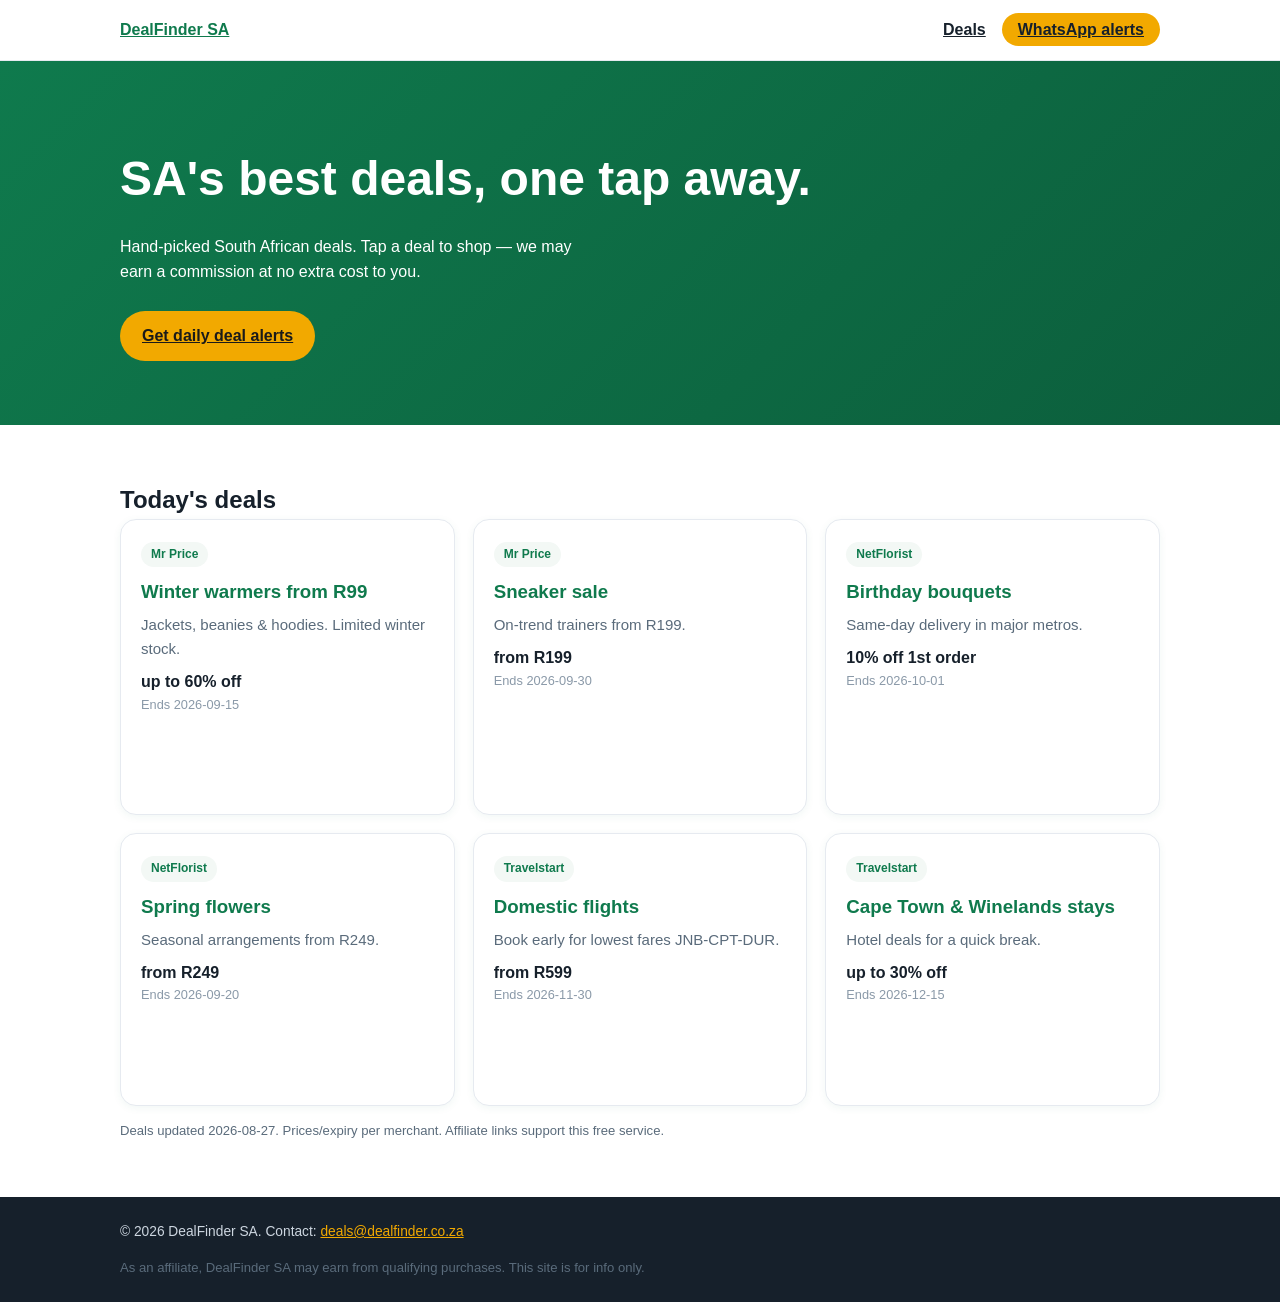
==== index.html @ 2b887f10 "DealFinder SA — free affiliate deal hub" ====
<!DOCTYPE html>
<html lang="en-ZA">
<head>
<meta charset="utf-8"><meta name="viewport" content="width=device-width,initial-scale=1">
<title>DealFinder SA — SA&#x27;s best deals, one tap away.</title>
<meta name="description" content="Curated South African deals from Mr Price, NetFlorist and Travelstart. Free affiliate deal hub.">
<meta property="og:title" content="DealFinder SA">
<meta property="og:description" content="SA&#x27;s best deals, one tap away.">
<link rel="canonical" href="https://thabs1234.github.io/dealfinder-sa/">
<link rel="stylesheet" href="assets/css/site.css">
</head>
<body>
<header class="site-header"><div class="wrap nav">
  <a class="brand" href="#top">DealFinder SA</a>
  <nav><a href="#deals">Deals</a><a class="cta" href="https://wa.me/27813124646">WhatsApp alerts</a></nav>
</div></header>
<main id="top">
  <section class="hero"><div class="wrap">
    <h1>SA&#x27;s best deals, one tap away.</h1>
    <p class="lede">Hand-picked South African deals. Tap a deal to shop — we may earn a commission at no extra cost to you.</p>
    <a class="btn" href="https://wa.me/27813124646">Get daily deal alerts</a>
  </div></section>
  <section id="deals" class="section"><div class="wrap">
    <h2>Today's deals</h2>
    <div class="grid">
        <article class="card">
          <span class="tag">Mr Price</span>
          <h3>Winter warmers from R99</h3>
          <p class="blurb">Jackets, beanies &amp; hoodies. Limited winter stock.</p>
          <p class="disc">up to 60% off</p>
          <p class="exp">Ends 2026-09-15</p>
          <a class="btn ghost" href="#" onclick="return false">Link pending (activate affiliate ID)</a>
        </article>
        <article class="card">
          <span class="tag">Mr Price</span>
          <h3>Sneaker sale</h3>
          <p class="blurb">On-trend trainers from R199.</p>
          <p class="disc">from R199</p>
          <p class="exp">Ends 2026-09-30</p>
          <a class="btn ghost" href="#" onclick="return false">Link pending (activate affiliate ID)</a>
        </article>
        <article class="card">
          <span class="tag">NetFlorist</span>
          <h3>Birthday bouquets</h3>
          <p class="blurb">Same-day delivery in major metros.</p>
          <p class="disc">10% off 1st order</p>
          <p class="exp">Ends 2026-10-01</p>
          <a class="btn ghost" href="#" onclick="return false">Link pending (activate affiliate ID)</a>
        </article>
        <article class="card">
          <span class="tag">NetFlorist</span>
          <h3>Spring flowers</h3>
          <p class="blurb">Seasonal arrangements from R249.</p>
          <p class="disc">from R249</p>
          <p class="exp">Ends 2026-09-20</p>
          <a class="btn ghost" href="#" onclick="return false">Link pending (activate affiliate ID)</a>
        </article>
        <article class="card">
          <span class="tag">Travelstart</span>
          <h3>Domestic flights</h3>
          <p class="blurb">Book early for lowest fares JNB-CPT-DUR.</p>
          <p class="disc">from R599</p>
          <p class="exp">Ends 2026-11-30</p>
          <a class="btn ghost" href="#" onclick="return false">Link pending (activate affiliate ID)</a>
        </article>
        <article class="card">
          <span class="tag">Travelstart</span>
          <h3>Cape Town &amp; Winelands stays</h3>
          <p class="blurb">Hotel deals for a quick break.</p>
          <p class="disc">up to 30% off</p>
          <p class="exp">Ends 2026-12-15</p>
          <a class="btn ghost" href="#" onclick="return false">Link pending (activate affiliate ID)</a>
        </article></div>
    <p class="fine">Deals updated 2026-08-27. Prices/expiry per merchant. Affiliate links support this free service.</p>
  </div></section>
</main>
<footer class="site-footer"><div class="wrap">
  <p>&copy; 2026 DealFinder SA. Contact: <a href="mailto:deals@dealfinder.co.za">deals@dealfinder.co.za</a></p>
  <p class="fine">As an affiliate, DealFinder SA may earn from qualifying purchases. This site is for info only.</p>
</div></footer>
</body></html>
---- assets/css/site.css ----
:root{--c-primary:#0f7a4d;--c-accent:#f2a900;--c-ink:#16202b;--c-bg:#fff;--c-bg-alt:#f3f8f5;--radius:16px;--maxw:1080px;--font:-apple-system,BlinkMacSystemFont,"Segoe UI",Roboto,Arial,sans-serif}
*{box-sizing:border-box;margin:0;padding:0}body{font-family:var(--font);color:var(--c-ink);line-height:1.6;background:var(--c-bg)}
.wrap{max-width:var(--maxw);margin:0 auto;padding:0 20px}.section{padding:56px 0}.fine{font-size:.82rem;color:#5a6b7b;margin-top:14px}
.site-header{position:sticky;top:0;z-index:20;background:rgba(255,255,255,.9);backdrop-filter:blur(8px);border-bottom:1px solid #e6eaf0}
.nav{display:flex;align-items:center;justify-content:space-between;height:60px}.brand{font-weight:800;color:var(--c-primary)}
.nav nav a{margin-left:16px;font-weight:600;color:var(--c-ink)}.cta{background:var(--c-accent);color:#1a1a1a;padding:8px 16px;border-radius:980px}
.hero{background:linear-gradient(135deg,var(--c-primary),#0c5e3c);color:#fff;padding:80px 0 64px}.hero h1{font-size:clamp(1.8rem,4vw,3rem)}
.lede{margin:16px 0 26px;max-width:54ch}.btn{display:inline-block;background:var(--c-accent);color:#1a1a1a;font-weight:700;padding:12px 22px;border-radius:980px}
.btn:hover{transform:translateY(-2px)}.btn.ghost{background:transparent;color:#fff;border:2px solid rgba(255,255,255,.6)}
.grid{display:grid;gap:18px;grid-template-columns:repeat(auto-fit,minmax(260px,1fr))}
.card{background:#fff;border:1px solid #e6eaf0;border-radius:var(--radius);padding:20px;box-shadow:0 2px 8px rgba(15,122,77,.06)}
.tag{display:inline-block;background:var(--c-bg-alt);color:var(--c-primary);font-size:.75rem;font-weight:700;padding:3px 10px;border-radius:980px}
.card h3{margin:10px 0 6px;color:var(--c-primary)}.blurb{color:#5a6b7b;font-size:.94rem}.disc{font-weight:700;color:var(--c-ink);margin-top:8px}.exp{font-size:.8rem;color:#8a99a8}
.site-footer{background:var(--c-ink);color:#cdd6e0;padding:24px 0;font-size:.86rem}.site-footer a{color:var(--c-accent)}
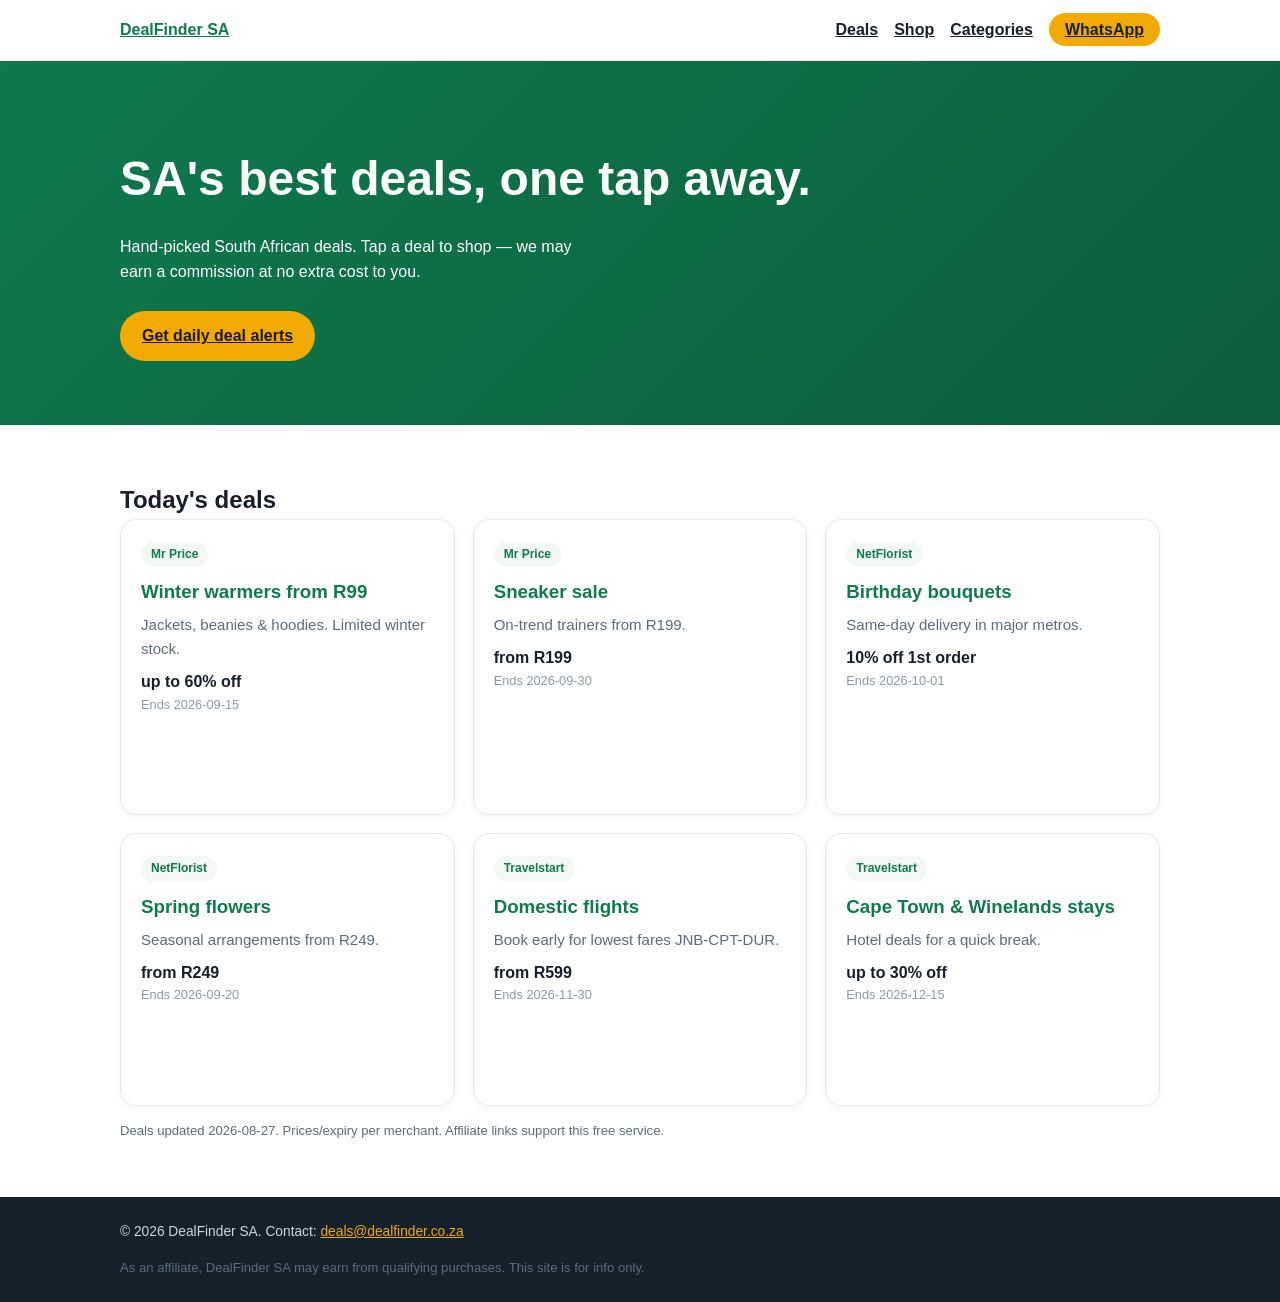
==== commit 0925b533: "add Verified Shop + FB draft generator" ====
--- a/index.html
+++ b/index.html
@@ -12,7 +12,7 @@
 <body>
 <header class="site-header"><div class="wrap nav">
   <a class="brand" href="#top">DealFinder SA</a>
-  <nav><a href="#deals">Deals</a><a class="cta" href="https://wa.me/27813124646">WhatsApp alerts</a></nav>
+  <nav><a href="#deals">Deals</a><a href="shop.html">Shop</a><a href="categories.html">Categories</a><a class="cta" href="https://wa.me/27813124646">WhatsApp</a></nav>
 </div></header>
 <main id="top">
   <section class="hero"><div class="wrap">
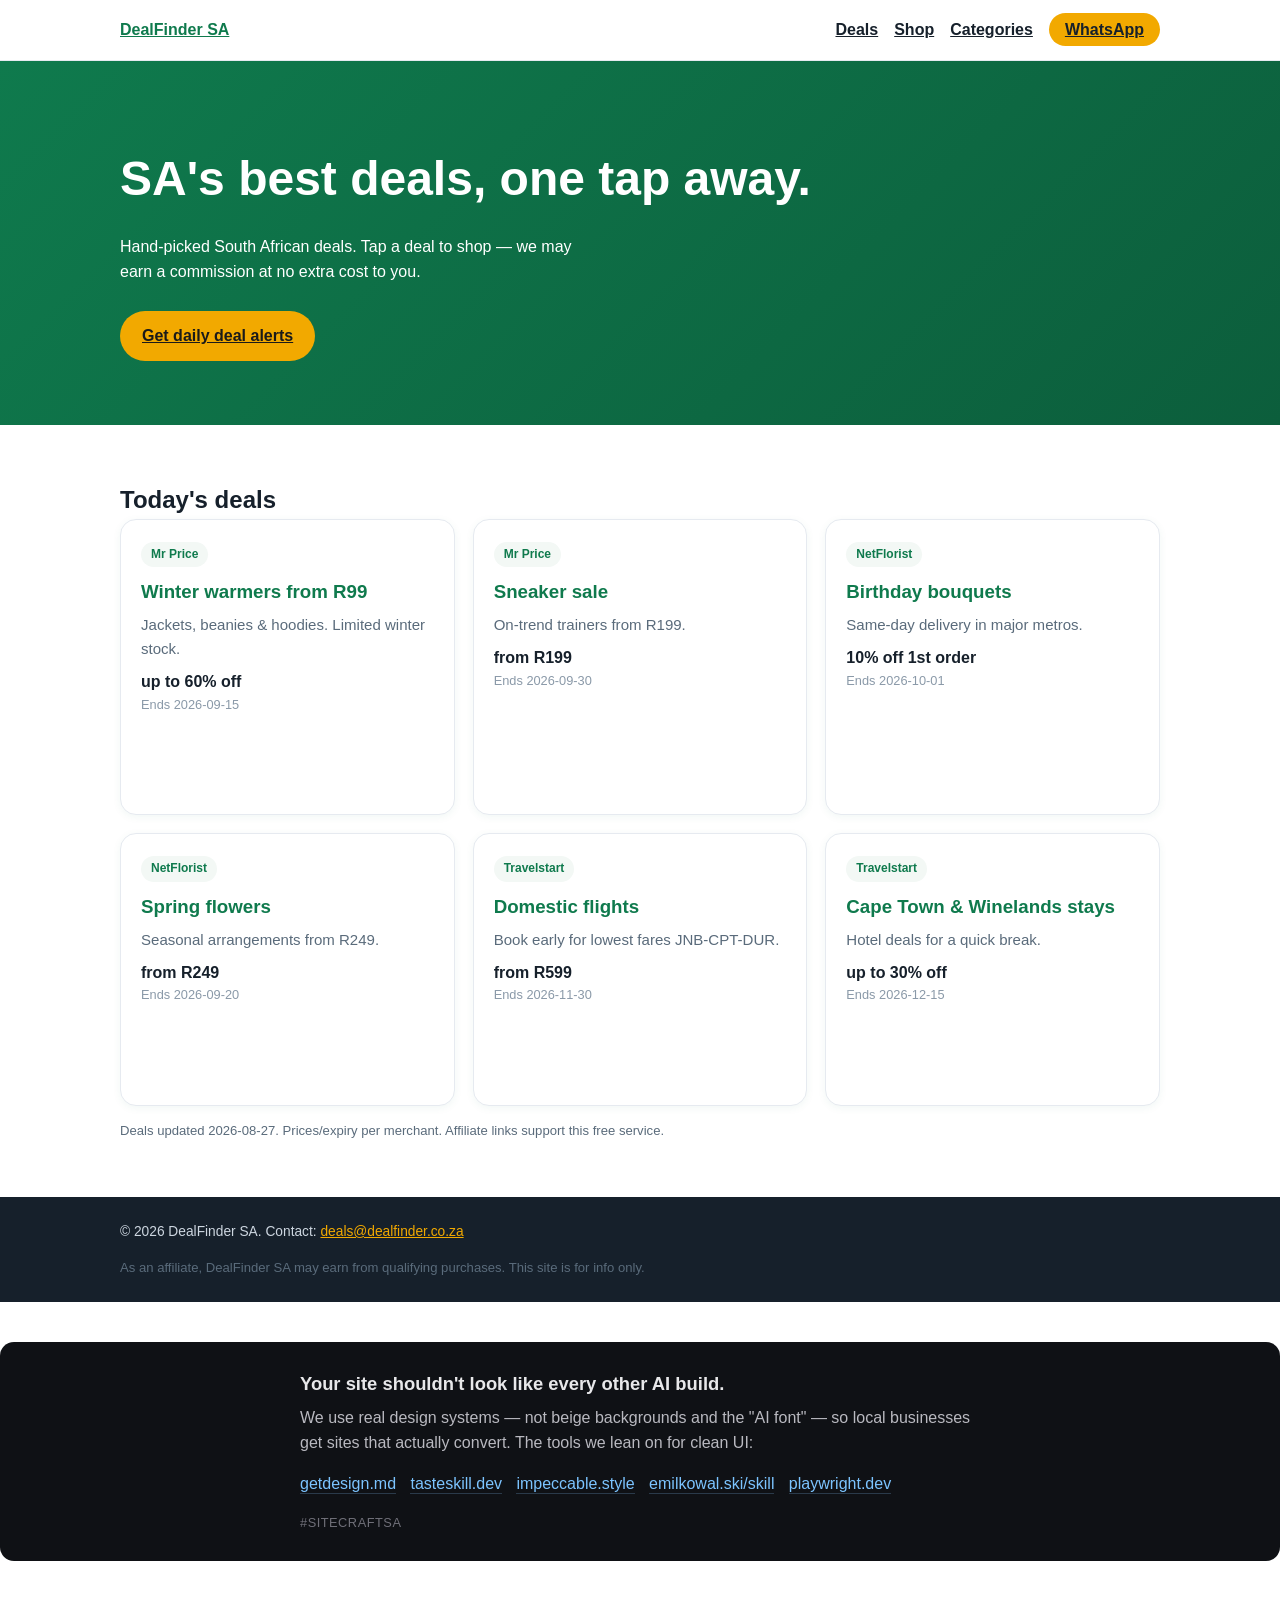
==== commit 091254f0: "Add SiteCraft design-stance section (anti-AI-slop; 5 design tools)" ====
--- a/index.html
+++ b/index.html
@@ -78,4 +78,30 @@
   <p>&copy; 2026 DealFinder SA. Contact: <a href="mailto:deals@dealfinder.co.za">deals@dealfinder.co.za</a></p>
   <p class="fine">As an affiliate, DealFinder SA may earn from qualifying purchases. This site is for info only.</p>
 </div></footer>
+<!-- SiteCraft design stance — injected snippet (self-contained, no external deps) -->
+<section class="sc-design-stance" aria-label="Built with real design systems">
+  <div class="sc-ds-inner">
+    <p class="sc-ds-lead">Your site shouldn't look like every other AI build.</p>
+    <p class="sc-ds-body">We use real design systems — not beige backgrounds and the "AI font" — so local businesses get sites that actually convert. The tools we lean on for clean UI:</p>
+    <ul class="sc-ds-links">
+      <li><a href="https://getdesign.md/" target="_blank" rel="noopener">getdesign.md</a></li>
+      <li><a href="https://tasteskill.dev" target="_blank" rel="noopener">tasteskill.dev</a></li>
+      <li><a href="https://impeccable.style" target="_blank" rel="noopener">impeccable.style</a></li>
+      <li><a href="https://emilkowal.ski/skill" target="_blank" rel="noopener">emilkowal.ski/skill</a></li>
+      <li><a href="https://playwright.dev" target="_blank" rel="noopener">playwright.dev</a></li>
+    </ul>
+    <p class="sc-ds-tag">#SiteCraftSA</p>
+  </div>
+  <style>
+    .sc-design-stance{margin:2.5rem 0;padding:1.75rem 1.5rem;background:#0f1115;color:#e8e8ea;border-radius:14px;font-family:-apple-system,BlinkMacSystemFont,"Segoe UI",Roboto,Helvetica,Arial,sans-serif;line-height:1.55}
+    .sc-ds-inner{max-width:680px;margin:0 auto}
+    .sc-ds-lead{font-size:1.15rem;font-weight:600;margin:0 0 .5rem}
+    .sc-ds-body{margin:0 0 1rem;color:#b9b9c0}
+    .sc-ds-links{list-style:none;display:flex;flex-wrap:wrap;gap:.5rem .9rem;padding:0;margin:0 0 1rem}
+    .sc-ds-links a{color:#7cc4ff;text-decoration:none;border-bottom:1px solid #2a3a4a;padding-bottom:1px}
+    .sc-ds-links a:hover{color:#a9d8ff}
+    .sc-ds-tag{margin:0;font-size:.8rem;letter-spacing:.04em;color:#6f6f78;text-transform:uppercase}
+  </style>
+</section>
+<!-- /SiteCraft design stance -->
 </body></html>
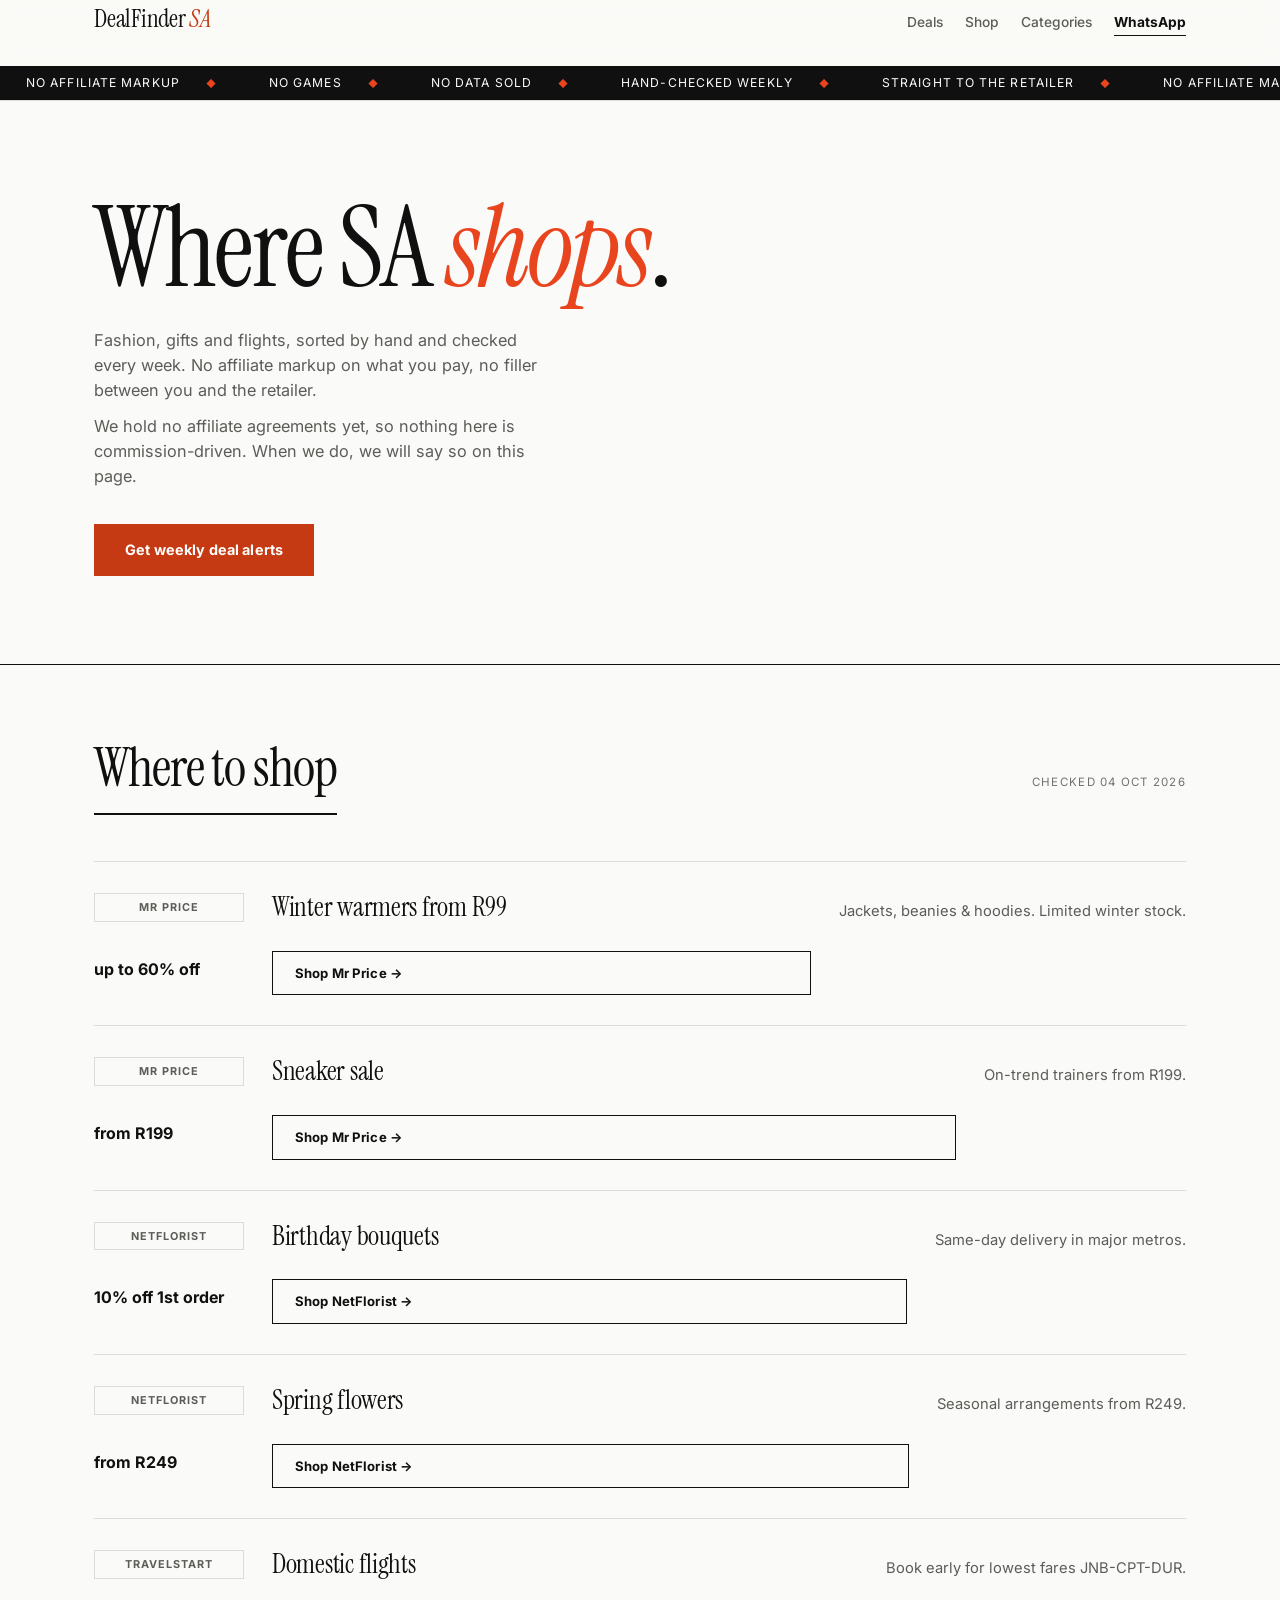
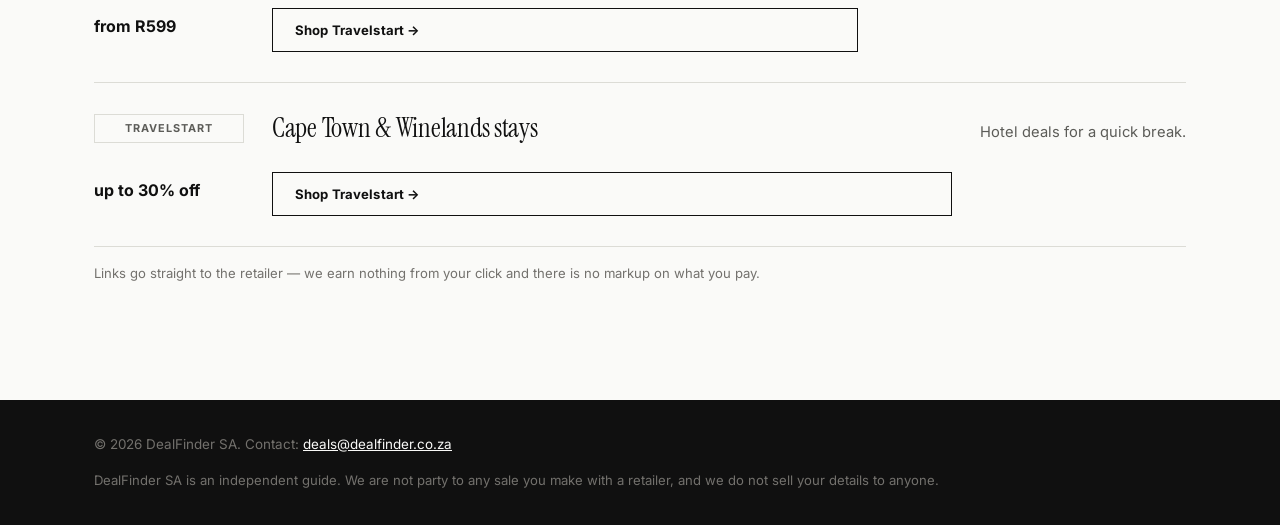
==== commit 854bc7c4: "DealFinder redesign: broadsheet insert, honest copy, WCAG AA Strip the green-gradient/pill/shadow te" ====
--- a/index.html
+++ b/index.html
@@ -2,106 +2,80 @@
 <html lang="en-ZA">
 <head>
 <meta charset="utf-8"><meta name="viewport" content="width=device-width,initial-scale=1">
-<title>DealFinder SA — SA&#x27;s best deals, one tap away.</title>
-<meta name="description" content="Curated South African deals from Mr Price, NetFlorist and Travelstart. Free affiliate deal hub.">
-<meta property="og:title" content="DealFinder SA">
-<meta property="og:description" content="SA&#x27;s best deals, one tap away.">
+<title>DealFinder SA — Where South Africa shops</title>
+<meta name="description" content="Where South Africa shops for fashion, gifts and travel. Hand-checked, no affiliate markup, straight to the retailer.">
+<meta property="og:title" content="DealFinder SA — Where South Africa shops">
+<meta property="og:description" content="Where South Africa shops for fashion, gifts and travel. Hand-checked, no affiliate markup, straight to the retailer.">
 <link rel="canonical" href="https://thabs1234.github.io/dealfinder-sa/">
+<meta property="og:type" content="website">
 <link rel="stylesheet" href="assets/css/site.css">
 </head>
 <body>
 <header class="site-header"><div class="wrap nav">
-  <a class="brand" href="#top">DealFinder SA</a>
+  <a class="brand" href="#top">DealFinder <em>SA</em></a>
   <nav><a href="#deals">Deals</a><a href="shop.html">Shop</a><a href="categories.html">Categories</a><a class="cta" href="https://wa.me/27813124646">WhatsApp</a></nav>
 </div></header>
+<div class="ticker" aria-hidden="true"><div class="ticker-track"><span>No affiliate markup</span><span>No games</span><span>No data sold</span><span>Hand-checked weekly</span><span>Straight to the retailer</span><span>No affiliate markup</span><span>No games</span><span>No data sold</span><span>Hand-checked weekly</span><span>Straight to the retailer</span></div></div>
 <main id="top">
   <section class="hero"><div class="wrap">
-    <h1>SA&#x27;s best deals, one tap away.</h1>
-    <p class="lede">Hand-picked South African deals. Tap a deal to shop — we may earn a commission at no extra cost to you.</p>
-    <a class="btn" href="https://wa.me/27813124646">Get daily deal alerts</a>
+    <h1>Where SA <em>shops</em>.</h1>
+    <p class="lede">Fashion, gifts and flights, sorted by hand and checked every week. No affiliate markup on what you pay, no filler between you and the retailer.</p>
+    <p class="lede">We hold no affiliate agreements yet, so nothing here is commission-driven. When we do, we will say so on this page.</p>
+    <a class="btn" href="https://wa.me/27813124646">Get weekly deal alerts</a>
   </div></section>
   <section id="deals" class="section"><div class="wrap">
-    <h2>Today's deals</h2>
+    <div class="section-head">
+      <h2>Where to shop</h2>
+      <span class="stamp">Checked 04 Oct 2026</span>
+    </div>
     <div class="grid">
         <article class="card">
           <span class="tag">Mr Price</span>
           <h3>Winter warmers from R99</h3>
           <p class="blurb">Jackets, beanies &amp; hoodies. Limited winter stock.</p>
           <p class="disc">up to 60% off</p>
-          <p class="exp">Ends 2026-09-15</p>
-          <a class="btn ghost" href="#" onclick="return false">Link pending (activate affiliate ID)</a>
+          <a class="btn ghost" href="https://www.mrprice.com/" target="_blank" rel="noopener nofollow">Shop Mr Price &rarr;</a>
         </article>
         <article class="card">
           <span class="tag">Mr Price</span>
           <h3>Sneaker sale</h3>
           <p class="blurb">On-trend trainers from R199.</p>
           <p class="disc">from R199</p>
-          <p class="exp">Ends 2026-09-30</p>
-          <a class="btn ghost" href="#" onclick="return false">Link pending (activate affiliate ID)</a>
+          <a class="btn ghost" href="https://www.mrprice.com/" target="_blank" rel="noopener nofollow">Shop Mr Price &rarr;</a>
         </article>
         <article class="card">
           <span class="tag">NetFlorist</span>
           <h3>Birthday bouquets</h3>
           <p class="blurb">Same-day delivery in major metros.</p>
           <p class="disc">10% off 1st order</p>
-          <p class="exp">Ends 2026-10-01</p>
-          <a class="btn ghost" href="#" onclick="return false">Link pending (activate affiliate ID)</a>
+          <a class="btn ghost" href="https://www.netflorist.co.za/" target="_blank" rel="noopener nofollow">Shop NetFlorist &rarr;</a>
         </article>
         <article class="card">
           <span class="tag">NetFlorist</span>
           <h3>Spring flowers</h3>
           <p class="blurb">Seasonal arrangements from R249.</p>
           <p class="disc">from R249</p>
-          <p class="exp">Ends 2026-09-20</p>
-          <a class="btn ghost" href="#" onclick="return false">Link pending (activate affiliate ID)</a>
+          <a class="btn ghost" href="https://www.netflorist.co.za/" target="_blank" rel="noopener nofollow">Shop NetFlorist &rarr;</a>
         </article>
         <article class="card">
           <span class="tag">Travelstart</span>
           <h3>Domestic flights</h3>
           <p class="blurb">Book early for lowest fares JNB-CPT-DUR.</p>
           <p class="disc">from R599</p>
-          <p class="exp">Ends 2026-11-30</p>
-          <a class="btn ghost" href="#" onclick="return false">Link pending (activate affiliate ID)</a>
+          <a class="btn ghost" href="https://www.travelstart.co.za/" target="_blank" rel="noopener nofollow">Shop Travelstart &rarr;</a>
         </article>
         <article class="card">
           <span class="tag">Travelstart</span>
           <h3>Cape Town &amp; Winelands stays</h3>
           <p class="blurb">Hotel deals for a quick break.</p>
           <p class="disc">up to 30% off</p>
-          <p class="exp">Ends 2026-12-15</p>
-          <a class="btn ghost" href="#" onclick="return false">Link pending (activate affiliate ID)</a>
+          <a class="btn ghost" href="https://www.travelstart.co.za/" target="_blank" rel="noopener nofollow">Shop Travelstart &rarr;</a>
         </article></div>
-    <p class="fine">Deals updated 2026-08-27. Prices/expiry per merchant. Affiliate links support this free service.</p>
+    <p class="fine">Links go straight to the retailer &mdash; we earn nothing from your click and there is no markup on what you pay.</p>
   </div></section>
 </main>
 <footer class="site-footer"><div class="wrap">
   <p>&copy; 2026 DealFinder SA. Contact: <a href="mailto:deals@dealfinder.co.za">deals@dealfinder.co.za</a></p>
-  <p class="fine">As an affiliate, DealFinder SA may earn from qualifying purchases. This site is for info only.</p>
+  <p class="fine">DealFinder SA is an independent guide. We are not party to any sale you make with a retailer, and we do not sell your details to anyone.</p>
 </div></footer>
-<!-- SiteCraft design stance — injected snippet (self-contained, no external deps) -->
-<section class="sc-design-stance" aria-label="Built with real design systems">
-  <div class="sc-ds-inner">
-    <p class="sc-ds-lead">Your site shouldn't look like every other AI build.</p>
-    <p class="sc-ds-body">We use real design systems — not beige backgrounds and the "AI font" — so local businesses get sites that actually convert. The tools we lean on for clean UI:</p>
-    <ul class="sc-ds-links">
-      <li><a href="https://getdesign.md/" target="_blank" rel="noopener">getdesign.md</a></li>
-      <li><a href="https://tasteskill.dev" target="_blank" rel="noopener">tasteskill.dev</a></li>
-      <li><a href="https://impeccable.style" target="_blank" rel="noopener">impeccable.style</a></li>
-      <li><a href="https://emilkowal.ski/skill" target="_blank" rel="noopener">emilkowal.ski/skill</a></li>
-      <li><a href="https://playwright.dev" target="_blank" rel="noopener">playwright.dev</a></li>
-    </ul>
-    <p class="sc-ds-tag">#SiteCraftSA</p>
-  </div>
-  <style>
-    .sc-design-stance{margin:2.5rem 0;padding:1.75rem 1.5rem;background:#0f1115;color:#e8e8ea;border-radius:14px;font-family:-apple-system,BlinkMacSystemFont,"Segoe UI",Roboto,Helvetica,Arial,sans-serif;line-height:1.55}
-    .sc-ds-inner{max-width:680px;margin:0 auto}
-    .sc-ds-lead{font-size:1.15rem;font-weight:600;margin:0 0 .5rem}
-    .sc-ds-body{margin:0 0 1rem;color:#b9b9c0}
-    .sc-ds-links{list-style:none;display:flex;flex-wrap:wrap;gap:.5rem .9rem;padding:0;margin:0 0 1rem}
-    .sc-ds-links a{color:#7cc4ff;text-decoration:none;border-bottom:1px solid #2a3a4a;padding-bottom:1px}
-    .sc-ds-links a:hover{color:#a9d8ff}
-    .sc-ds-tag{margin:0;font-size:.8rem;letter-spacing:.04em;color:#6f6f78;text-transform:uppercase}
-  </style>
-</section>
-<!-- /SiteCraft design stance -->
 </body></html>
--- a/assets/css/site.css
+++ b/assets/css/site.css
@@ -1,14 +1,127 @@
-:root{--c-primary:#0f7a4d;--c-accent:#f2a900;--c-ink:#16202b;--c-bg:#fff;--c-bg-alt:#f3f8f5;--radius:16px;--maxw:1080px;--font:-apple-system,BlinkMacSystemFont,"Segoe UI",Roboto,Arial,sans-serif}
-*{box-sizing:border-box;margin:0;padding:0}body{font-family:var(--font);color:var(--c-ink);line-height:1.6;background:var(--c-bg)}
-.wrap{max-width:var(--maxw);margin:0 auto;padding:0 20px}.section{padding:56px 0}.fine{font-size:.82rem;color:#5a6b7b;margin-top:14px}
-.site-header{position:sticky;top:0;z-index:20;background:rgba(255,255,255,.9);backdrop-filter:blur(8px);border-bottom:1px solid #e6eaf0}
-.nav{display:flex;align-items:center;justify-content:space-between;height:60px}.brand{font-weight:800;color:var(--c-primary)}
-.nav nav a{margin-left:16px;font-weight:600;color:var(--c-ink)}.cta{background:var(--c-accent);color:#1a1a1a;padding:8px 16px;border-radius:980px}
-.hero{background:linear-gradient(135deg,var(--c-primary),#0c5e3c);color:#fff;padding:80px 0 64px}.hero h1{font-size:clamp(1.8rem,4vw,3rem)}
-.lede{margin:16px 0 26px;max-width:54ch}.btn{display:inline-block;background:var(--c-accent);color:#1a1a1a;font-weight:700;padding:12px 22px;border-radius:980px}
-.btn:hover{transform:translateY(-2px)}.btn.ghost{background:transparent;color:#fff;border:2px solid rgba(255,255,255,.6)}
-.grid{display:grid;gap:18px;grid-template-columns:repeat(auto-fit,minmax(260px,1fr))}
-.card{background:#fff;border:1px solid #e6eaf0;border-radius:var(--radius);padding:20px;box-shadow:0 2px 8px rgba(15,122,77,.06)}
-.tag{display:inline-block;background:var(--c-bg-alt);color:var(--c-primary);font-size:.75rem;font-weight:700;padding:3px 10px;border-radius:980px}
-.card h3{margin:10px 0 6px;color:var(--c-primary)}.blurb{color:#5a6b7b;font-size:.94rem}.disc{font-weight:700;color:var(--c-ink);margin-top:8px}.exp{font-size:.8rem;color:#8a99a8}
-.site-footer{background:var(--c-ink);color:#cdd6e0;padding:24px 0;font-size:.86rem}.site-footer a{color:var(--c-accent)}+/* DealFinder SA — editorial redesign.
+   Direction: broadsheet insert. Cool paper, ink-black rules, one vermilion signal
+   colour. Type does the work instead of cards and shadows. */
+@import url("https://fonts.googleapis.com/css2?family=Instrument+Serif:ital@0;1&family=Inter:wght@400;500;700&display=swap");
+
+:root{
+  --paper:#fafaf8;
+  --ink:#101010;
+  --ink-60:#5c5c58;
+  --ink-30:#73716d;
+  --rule:#dcdcd6;
+  /* --signal is display-only (large type, rules). --signal-solid carries white
+     text and is what buttons use; #e8451f as a button bg is 3.96:1 = AA fail. */
+  --signal:#e8451f;
+  --signal-solid:#c53a12;
+  --maxw:1140px;
+  --font:"Inter",-apple-system,BlinkMacSystemFont,"Segoe UI",Roboto,Arial,sans-serif;
+  --display:"Instrument Serif",Georgia,"Times New Roman",serif;
+}
+*{box-sizing:border-box;margin:0;padding:0}
+body{font-family:var(--font);color:var(--ink);background:var(--paper);line-height:1.55;
+     -webkit-font-smoothing:antialiased;text-rendering:optimizeLegibility}
+.wrap{max-width:var(--maxw);margin:0 auto;padding:0 24px}
+a{color:inherit}
+
+:focus-visible{outline:2px solid var(--signal-solid);outline-offset:3px;border-radius:2px}
+
+/* ---------- masthead ---------- */
+.site-header{position:sticky;top:0;z-index:20;background:rgba(250,250,248,.88);
+  backdrop-filter:saturate(1.4) blur(10px);border-bottom:1px solid var(--ink)}
+.nav{display:flex;align-items:baseline;justify-content:space-between;gap:24px;min-height:66px}
+.brand{font-family:var(--display);font-size:1.55rem;letter-spacing:-.01em;text-decoration:none;
+  color:var(--ink);white-space:nowrap}
+.brand em{font-style:italic;color:var(--signal-solid)}
+.nav nav{display:flex;align-items:baseline;gap:22px;flex-wrap:wrap}
+.nav nav a{font-size:.86rem;font-weight:500;text-decoration:none;color:var(--ink-60);
+  padding-bottom:2px;border-bottom:1px solid transparent}
+.nav nav a:hover{color:var(--ink);border-bottom-color:var(--signal-solid)}
+.nav nav .cta{color:var(--ink);border-bottom-color:var(--ink);font-weight:700}
+.nav nav .cta:hover{color:var(--signal-solid);border-bottom-color:var(--signal-solid)}
+
+/* ---------- ticker: the one moving thing on the page ---------- */
+.ticker{border-bottom:1px solid var(--rule);background:var(--ink);color:var(--paper);
+  overflow:hidden;white-space:nowrap}
+.ticker-track{display:inline-block;padding:7px 0;font-size:.76rem;letter-spacing:.09em;
+  text-transform:uppercase;animation:slide 34s linear infinite}
+.ticker-track span{padding:0 26px}
+.ticker-track span::after{content:"◆";color:var(--signal);padding-left:26px;font-size:.6rem}
+@keyframes slide{from{transform:translateX(0)}to{transform:translateX(-50%)}}
+@media (prefers-reduced-motion:reduce){.ticker-track{animation:none}}
+
+/* ---------- hero ---------- */
+.hero{padding:96px 0 88px;border-bottom:1px solid var(--ink)}
+.hero h1{font-family:var(--display);font-weight:400;font-size:clamp(2.9rem,9.5vw,7rem);
+  line-height:.92;letter-spacing:-.025em;max-width:14ch}
+.hero h1 em{font-style:italic;color:var(--signal)}
+.lede{margin:28px 0 0;max-width:46ch;font-size:1.02rem;color:var(--ink-60)}
+.lede + .lede{margin-top:10px}
+.btn{display:inline-block;margin-top:34px;background:var(--signal-solid);color:#fff;
+  font-weight:700;font-size:.9rem;letter-spacing:.01em;padding:14px 30px;text-decoration:none;
+  border:1px solid var(--signal-solid);transition:background .18s,color .18s}
+.btn:hover{background:transparent;color:var(--signal-solid)}
+.btn.ghost{background:transparent;color:var(--ink);border-color:var(--ink)}
+.btn.ghost:hover{background:var(--ink);color:var(--paper)}
+
+.page-h1{font-family:var(--display);font-weight:400;font-size:clamp(2.4rem,6vw,4rem);
+  line-height:1;letter-spacing:-.02em;margin-bottom:10px}
+.page-h1 + .section-head h2{font-size:clamp(1.6rem,3.4vw,2.2rem);border-bottom-width:1px}
+
+/* ---------- section head ---------- */
+.section{padding:76px 0}
+.section h2{font-family:var(--display);font-weight:400;font-size:clamp(2rem,5vw,3.4rem);
+  line-height:1;letter-spacing:-.02em;padding-bottom:18px;border-bottom:2px solid var(--ink);
+  margin-bottom:8px}
+.section-head{display:flex;align-items:baseline;justify-content:space-between;gap:20px;flex-wrap:wrap}
+.section-head .stamp{font-size:.72rem;letter-spacing:.11em;text-transform:uppercase;color:var(--ink-30)}
+
+/* ---------- deal list: rows, not cards ---------- */
+.grid{display:grid;gap:0;margin-top:38px}
+.card{display:grid;grid-template-columns:150px 1fr auto;align-items:baseline;gap:28px;
+  padding:30px 0;border-bottom:1px solid var(--rule);transition:background .15s}
+.card:first-child{border-top:1px solid var(--rule)}
+.card:hover{background:#fff}
+.card:hover h3{color:var(--signal-solid)}
+.tag{align-self:center;font-size:.68rem;font-weight:700;letter-spacing:.1em;
+  text-transform:uppercase;color:var(--ink-60);border:1px solid var(--rule);padding:5px 0;
+  text-align:center}
+.card h3{font-family:var(--display);font-weight:400;font-size:1.7rem;line-height:1.1;
+  letter-spacing:-.01em;transition:color .15s}
+.blurb{color:var(--ink-60);font-size:.92rem;margin-top:4px}
+.disc{font-weight:700;margin-top:6px}
+.card .btn{margin-top:0;align-self:center;white-space:nowrap;padding:11px 22px;font-size:.82rem}
+
+/* ---------- shop notice ---------- */
+.card.shop{grid-template-columns:1fr;gap:12px;text-align:left;padding:44px 0}
+.card.shop .frame{font-size:2rem}
+.card.shop .tag.info{align-self:start;padding:5px 12px}
+.card.shop h3{font-size:2.2rem}
+.card.shop .btn{margin-top:14px}
+
+/* ---------- categories ---------- */
+.cats{margin-top:38px;display:grid;gap:0}
+.cat{padding:26px 0;border-bottom:1px solid var(--rule);display:grid;
+  grid-template-columns:220px 1fr;gap:24px;align-items:baseline}
+.cat h3{font-family:var(--display);font-weight:400;font-size:1.5rem}
+.cat .count{display:block;font-family:var(--font);font-size:.7rem;letter-spacing:.1em;
+  text-transform:uppercase;color:var(--ink-30);margin-top:4px}
+.cat ul{list-style:none;display:grid;gap:10px}
+.cat a{text-decoration:none;color:var(--ink);border-bottom:1px solid var(--rule);
+  padding-bottom:2px;transition:border-color .15s,color .15s}
+.cat a:hover{color:var(--signal-solid);border-bottom-color:var(--signal-solid)}
+
+/* ---------- footer ---------- */
+.fine{font-size:.82rem;color:var(--ink-30);margin-top:16px}
+.site-footer{background:var(--ink);color:var(--ink-30);padding:34px 0;font-size:.84rem;
+  margin-top:40px}
+.site-footer a{color:var(--paper)}
+
+@media (max-width:760px){
+  .card{grid-template-columns:1fr;gap:12px}
+  .cat{grid-template-columns:1fr}
+  .hero{padding:64px 0 60px}
+}
+/* ---------- self-check ----------
+   Design tokens must stay WCAG-legible; run with python check_deal_contrast.py
+   --ink-30 was 2.29:1 on paper and --signal was 3.96:1 under white text before
+   the split into --signal (display) / --signal-solid (buttons). */
